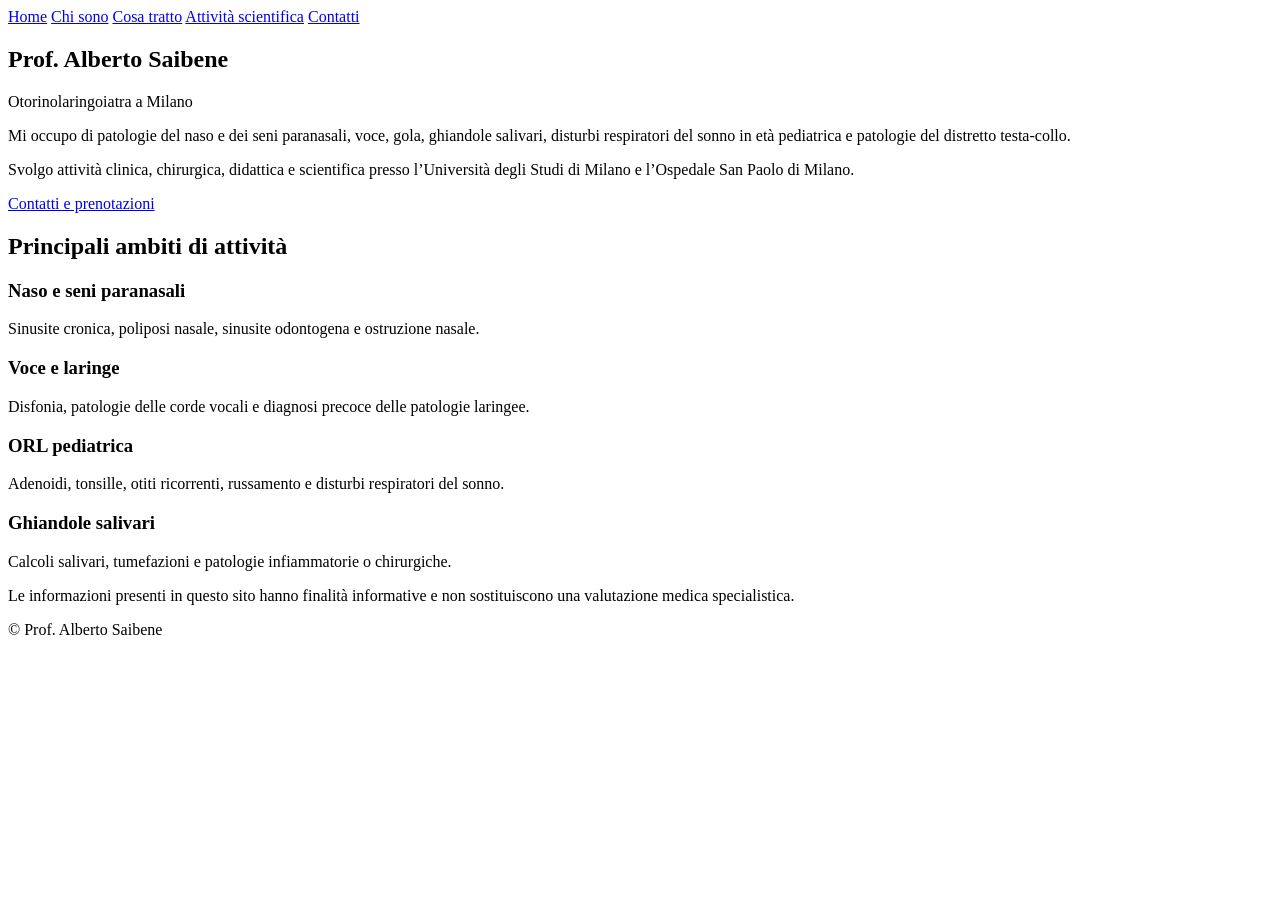
==== index.html @ 5c8215bc "Create index.html aggiunta home page" ====
<!DOCTYPE html>
<html lang="it">
<head>
  <meta charset="UTF-8">
  <meta name="viewport" content="width=device-width, initial-scale=1.0">

  <title>Prof. Alberto Saibene | Otorinolaringoiatra a Milano</title>
  <meta name="description" content="Prof. Alberto Saibene, otorinolaringoiatra a Milano. Visite per patologie di naso, seni paranasali, voce, gola, ghiandole salivari e otorinolaringoiatria pediatrica.">

  <link rel="stylesheet" href="style.css">
</head>

<body>
  <header>
    <nav>
      <a href="index.html">Home</a>
      <a href="chi-sono.html">Chi sono</a>
      <a href="cosa-tratto.html">Cosa tratto</a>
      <a href="attivita-scientifica.html">Attività scientifica</a>
      <a href="contatti.html">Contatti</a>
    </nav>
  </header>

  <main>
    <section class="hero">
      <h1>Prof. Alberto Saibene</h1>
      <p class="subtitle">Otorinolaringoiatra a Milano</p>

      <p>
        Mi occupo di patologie del naso e dei seni paranasali, voce, gola,
        ghiandole salivari, disturbi respiratori del sonno in età pediatrica
        e patologie del distretto testa-collo.
      </p>

      <p>
        Svolgo attività clinica, chirurgica, didattica e scientifica presso
        l’Università degli Studi di Milano e l’Ospedale San Paolo di Milano.
      </p>

      <a class="button" href="contatti.html">Contatti e prenotazioni</a>
    </section>

    <section>
      <h2>Principali ambiti di attività</h2>

      <div class="cards">
        <article>
          <h3>Naso e seni paranasali</h3>
          <p>Sinusite cronica, poliposi nasale, sinusite odontogena e ostruzione nasale.</p>
        </article>

        <article>
          <h3>Voce e laringe</h3>
          <p>Disfonia, patologie delle corde vocali e diagnosi precoce delle patologie laringee.</p>
        </article>

        <article>
          <h3>ORL pediatrica</h3>
          <p>Adenoidi, tonsille, otiti ricorrenti, russamento e disturbi respiratori del sonno.</p>
        </article>

        <article>
          <h3>Ghiandole salivari</h3>
          <p>Calcoli salivari, tumefazioni e patologie infiammatorie o chirurgiche.</p>
        </article>
      </div>
    </section>

    <section class="note">
      <p>
        Le informazioni presenti in questo sito hanno finalità informative e non sostituiscono
        una valutazione medica specialistica.
      </p>
    </section>
  </main>

  <footer>
    <p>© Prof. Alberto Saibene</p>
  </footer>
</body>
</html>
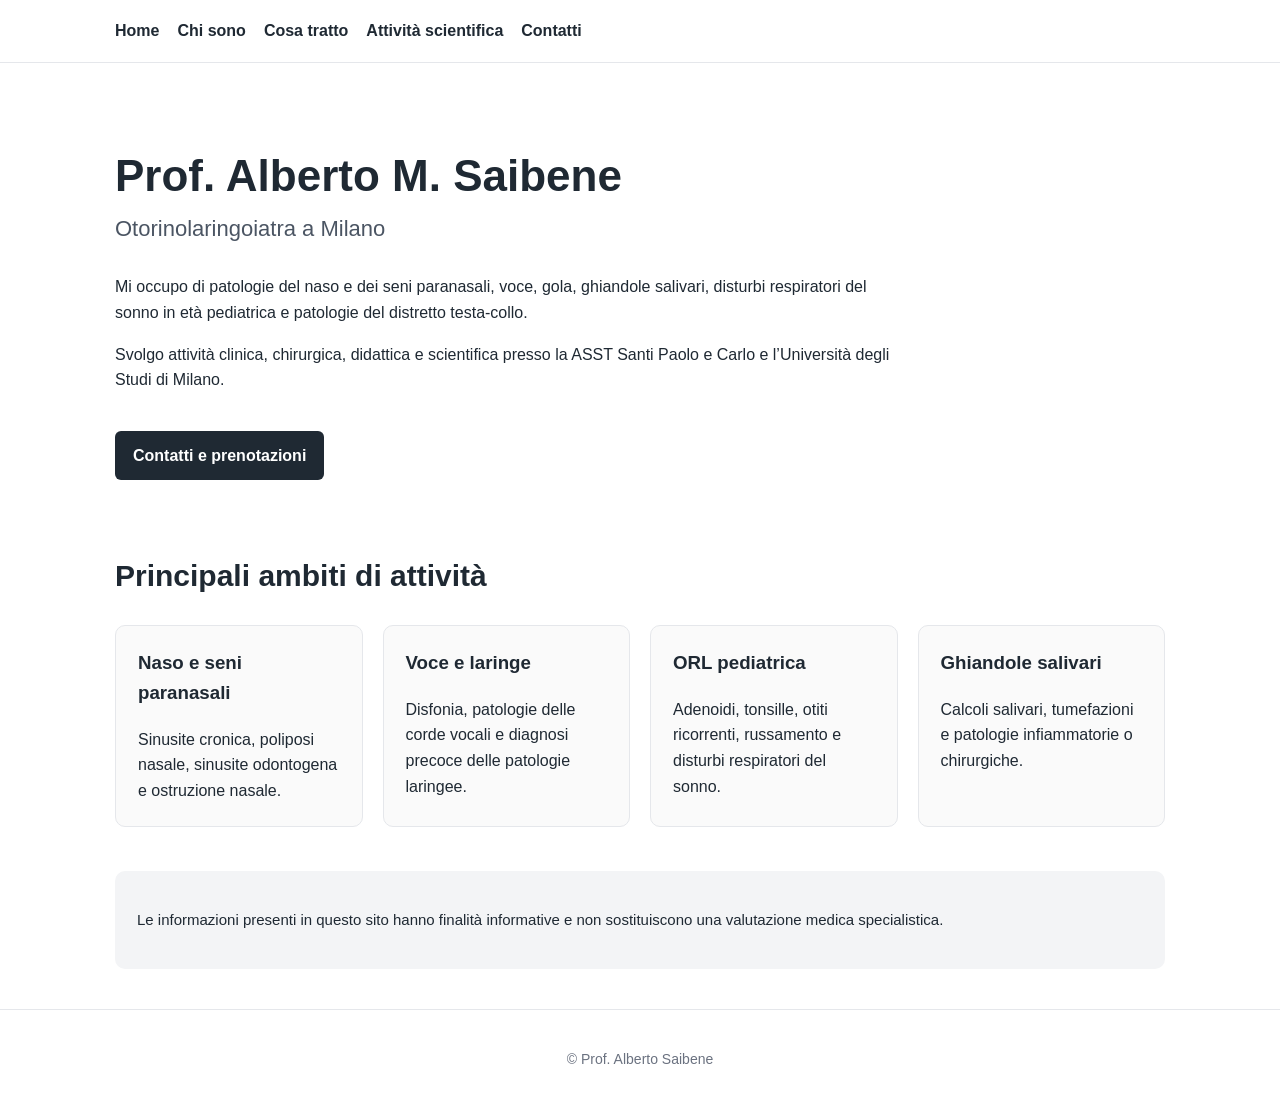
==== commit b10110a3: "Update index.html" ====
--- a/index.html
+++ b/index.html
@@ -4,8 +4,8 @@
   <meta charset="UTF-8">
   <meta name="viewport" content="width=device-width, initial-scale=1.0">
 
-  <title>Prof. Alberto Saibene | Otorinolaringoiatra a Milano</title>
-  <meta name="description" content="Prof. Alberto Saibene, otorinolaringoiatra a Milano. Visite per patologie di naso, seni paranasali, voce, gola, ghiandole salivari e otorinolaringoiatria pediatrica.">
+  <title>Prof. Alberto M. Saibene | Otorinolaringoiatra a Milano</title>
+  <meta name="description" content="Prof. Alberto M. Saibene, otorinolaringoiatra a Milano. Visite per patologie di naso, seni paranasali, voce, gola, ghiandole salivari e otorinolaringoiatria pediatrica.">
 
   <link rel="stylesheet" href="style.css">
 </head>
@@ -23,7 +23,7 @@
 
   <main>
     <section class="hero">
-      <h1>Prof. Alberto Saibene</h1>
+      <h1>Prof. Alberto M. Saibene</h1>
       <p class="subtitle">Otorinolaringoiatra a Milano</p>
 
       <p>
@@ -34,7 +34,7 @@
 
       <p>
         Svolgo attività clinica, chirurgica, didattica e scientifica presso
-        l’Università degli Studi di Milano e l’Ospedale San Paolo di Milano.
+        la ASST Santi Paolo e Carlo e l’Università degli Studi di Milano.
       </p>
 
       <a class="button" href="contatti.html">Contatti e prenotazioni</a>
--- a/style.css
+++ b/style.css
@@ -0,0 +1,172 @@
+body {
+  margin: 0;
+  font-family: Arial, Helvetica, sans-serif;
+  color: #1f2933;
+  background: #ffffff;
+  line-height: 1.6;
+}
+
+header {
+  border-bottom: 1px solid #e5e7eb;
+  background: #ffffff;
+}
+
+nav {
+  max-width: 1050px;
+  margin: 0 auto;
+  padding: 18px 24px;
+  display: flex;
+  gap: 18px;
+  flex-wrap: wrap;
+}
+
+nav a {
+  color: #1f2933;
+  text-decoration: none;
+  font-weight: 600;
+}
+
+nav a:hover {
+  text-decoration: underline;
+}
+
+main {
+  max-width: 1050px;
+  margin: 0 auto;
+  padding: 40px 24px;
+}
+
+.hero {
+  padding: 48px 0 56px 0;
+  max-width: 780px;
+}
+
+h1 {
+  font-size: 44px;
+  line-height: 1.15;
+  margin: 0 0 10px 0;
+}
+
+h2 {
+  font-size: 30px;
+  margin-top: 16px;
+}
+
+h3 {
+  margin-top: 0;
+}
+
+.subtitle {
+  font-size: 22px;
+  color: #4b5563;
+  margin-top: 0;
+  margin-bottom: 28px;
+}
+
+.button {
+  display: inline-block;
+  margin-top: 22px;
+  padding: 12px 18px;
+  background: #1f2933;
+  color: white;
+  text-decoration: none;
+  border-radius: 6px;
+  font-weight: 600;
+}
+
+.button:hover {
+  background: #374151;
+}
+
+.cards {
+  display: grid;
+  grid-template-columns: repeat(auto-fit, minmax(220px, 1fr));
+  gap: 20px;
+  margin-top: 24px;
+}
+
+article {
+  border: 1px solid #e5e7eb;
+  border-radius: 10px;
+  padding: 22px;
+  background: #fafafa;
+}
+
+article p {
+  margin-bottom: 0;
+}
+
+.note {
+  margin-top: 44px;
+  padding: 22px;
+  background: #f3f4f6;
+  border-radius: 10px;
+  font-size: 15px;
+}
+
+footer {
+  border-top: 1px solid #e5e7eb;
+  text-align: center;
+  padding: 24px;
+  color: #6b7280;
+  font-size: 14px;
+}
+
+@media (max-width: 700px) {
+  nav {
+    gap: 12px;
+    font-size: 15px;
+  }
+
+  main {
+    padding: 28px 20px;
+  }
+
+  h1 {
+    font-size: 34px;
+  }
+
+  h2 {
+    font-size: 25px;
+  }
+
+  .subtitle {
+    font-size: 19px;
+  }
+
+  .hero {
+    padding: 34px 0 42px 0;
+  }
+}
+
+.profile {
+  display: grid;
+  grid-template-columns: 1.8fr 1fr;
+  gap: 40px;
+  align-items: start;
+}
+
+.profile-photo-container {
+  text-align: center;
+}
+
+.profile-photo {
+  width: 100%;
+  max-width: 320px;
+  border-radius: 12px;
+  border: 1px solid #e5e7eb;
+}
+
+@media (max-width: 800px) {
+  .profile {
+    grid-template-columns: 1fr;
+  }
+
+  .profile-photo-container {
+    text-align: left;
+  }
+
+  .profile-photo {
+    max-width: 260px;
+  }
+}
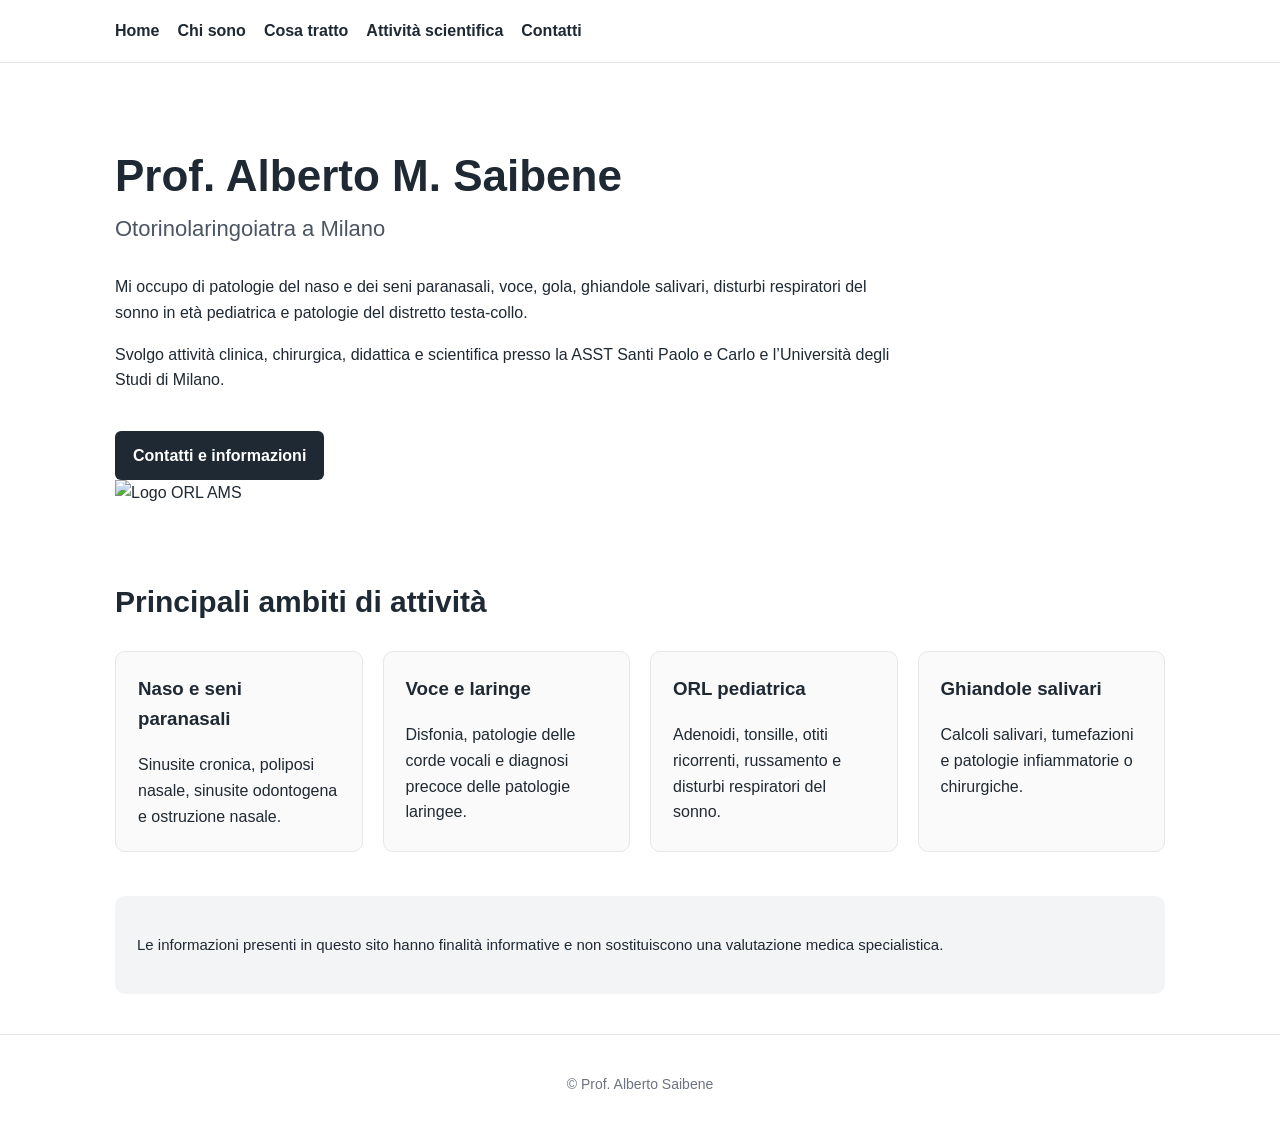
==== commit bf136a15: "Update index.html aggiunta foto" ====
--- a/index.html
+++ b/index.html
@@ -37,7 +37,12 @@
         la ASST Santi Paolo e Carlo e l’Università degli Studi di Milano.
       </p>
 
-      <a class="button" href="contatti.html">Contatti e prenotazioni</a>
+      <a class="button" href="contatti.html">Contatti e informazioni</a>
+  </div>
+
+  <div class="hero-logo-container">
+    <img src="logo orl ams.jpg" alt="Logo ORL AMS" class="hero-logo">
+  </div>
     </section>
 
     <section>
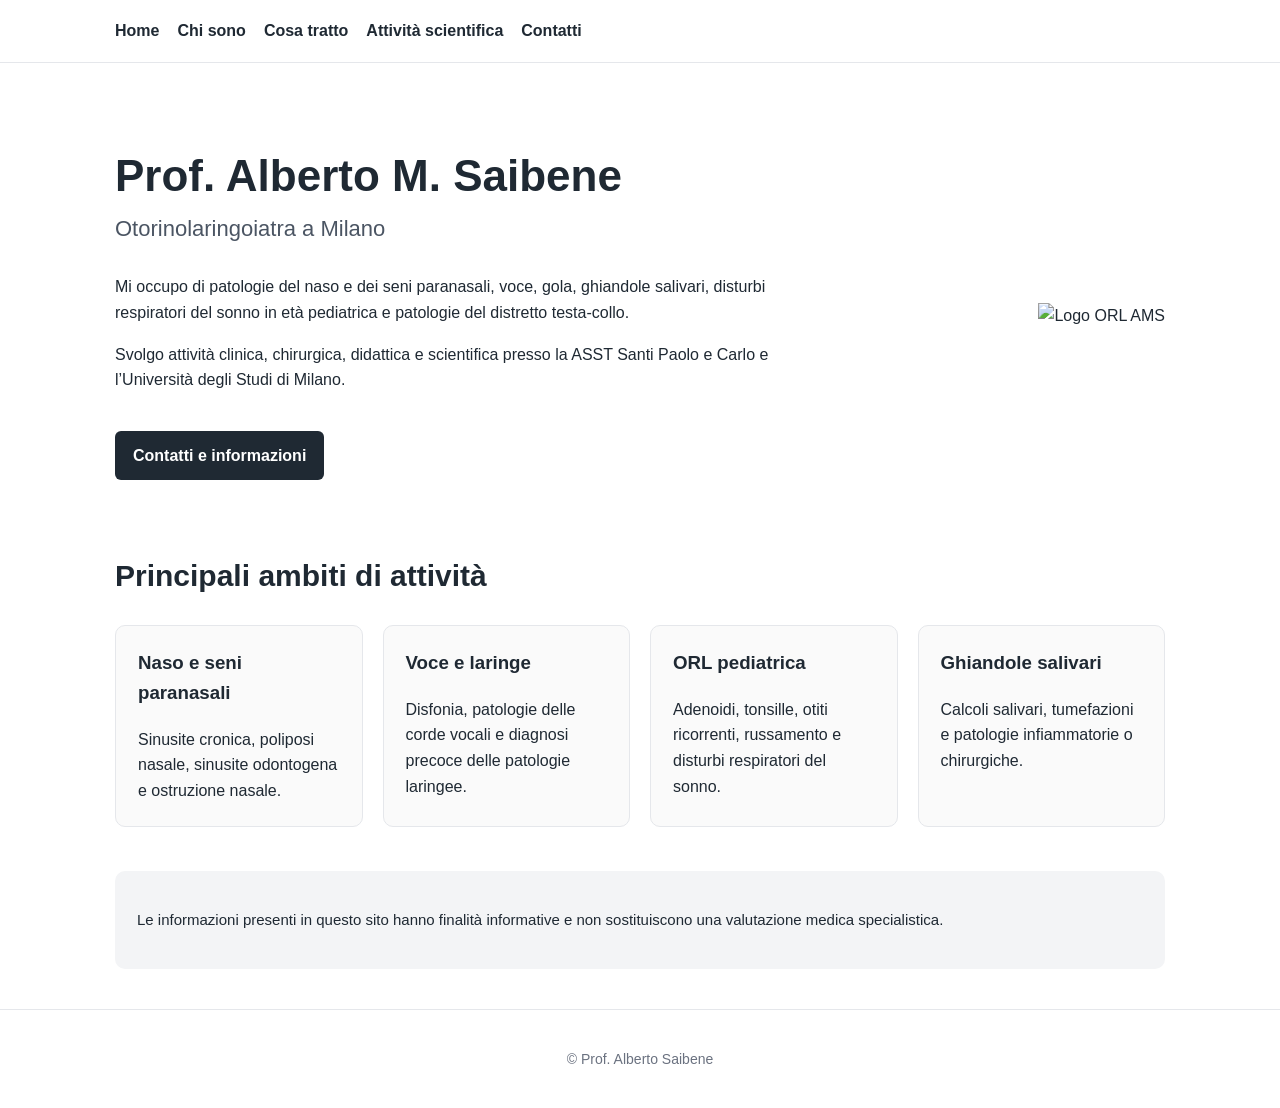
==== commit 4ec165bd: "Update index.html" ====
--- a/index.html
+++ b/index.html
@@ -22,9 +22,11 @@
   </header>
 
   <main>
-    <section class="hero">
-      <h1>Prof. Alberto M. Saibene</h1>
-      <p class="subtitle">Otorinolaringoiatra a Milano</p>
+ <section class="hero hero-with-logo">
+  <div class="hero-text">
+    <h1>Prof. Alberto M. Saibene</h1>
+    <p class="subtitle">Otorinolaringoiatra a Milano</p>
+
 
       <p>
         Mi occupo di patologie del naso e dei seni paranasali, voce, gola,
@@ -37,14 +39,15 @@
         la ASST Santi Paolo e Carlo e l’Università degli Studi di Milano.
       </p>
 
-      <a class="button" href="contatti.html">Contatti e informazioni</a>
+
+    <a class="button" href="contatti.html">Contatti e informazioni</a>
   </div>
 
   <div class="hero-logo-container">
     <img src="logo orl ams.jpg" alt="Logo ORL AMS" class="hero-logo">
   </div>
-    </section>
-
+</section>
+    
     <section>
       <h2>Principali ambiti di attività</h2>
 
--- a/style.css
+++ b/style.css
@@ -170,3 +170,103 @@
     max-width: 260px;
   }
 }
+
+.hero-with-logo {
+  display: grid;
+  grid-template-columns: 1.6fr 0.8fr;
+  gap: 40px;
+  align-items: center;
+  max-width: none;
+}
+
+.hero-text {
+  max-width: 780px;
+}
+
+.hero-logo-container {
+  text-align: right;
+}
+
+.hero-logo {
+  width: 100%;
+  max-width: 260px;
+  height: auto;
+}
+
+@media (max-width: 800px) {
+ .hero-with-logo {
+  display: flex;
+  align-items: right;
+  justify-content: space-between;
+  gap: 48px;
+  max-width: none;
+}
+
+.hero-text {
+  flex: 1;
+  max-width: 760px;
+}
+
+.hero-logo-container {
+  flex: 0 0 260px;
+  text-align: right;
+}
+
+.hero-logo {
+  width: 100%;
+  max-width: 260px;
+  height: auto;
+}
+
+/* Su schermi piccoli lo tiene comunque accanto, solo più compatto */
+@media (max-width: 800px) {
+  .hero-with-logo {
+    gap: 20px;
+  }
+
+  .hero-logo-container {
+    flex: 0 0 120px;
+  }
+
+  .hero-logo {
+    max-width: 120px;
+  }
+
+  .hero-with-logo {
+  display: flex;
+  align-items: center;
+  justify-content: space-between;
+  gap: 48px;
+  max-width: none;
+}
+
+.hero-text {
+  flex: 1;
+  max-width: 760px;
+}
+
+.hero-logo-container {
+  flex: 0 0 260px;
+  text-align: right;
+}
+
+.hero-logo {
+  width: 100%;
+  max-width: 260px;
+  height: auto;
+}
+
+/* Su schermi piccoli lo tiene comunque accanto, solo più compatto */
+@media (max-width: 800px) {
+  .hero-with-logo {
+    gap: 20px;
+  }
+
+  .hero-logo-container {
+    flex: 0 0 120px;
+  }
+
+  .hero-logo {
+    max-width: 120px;
+  }
+}
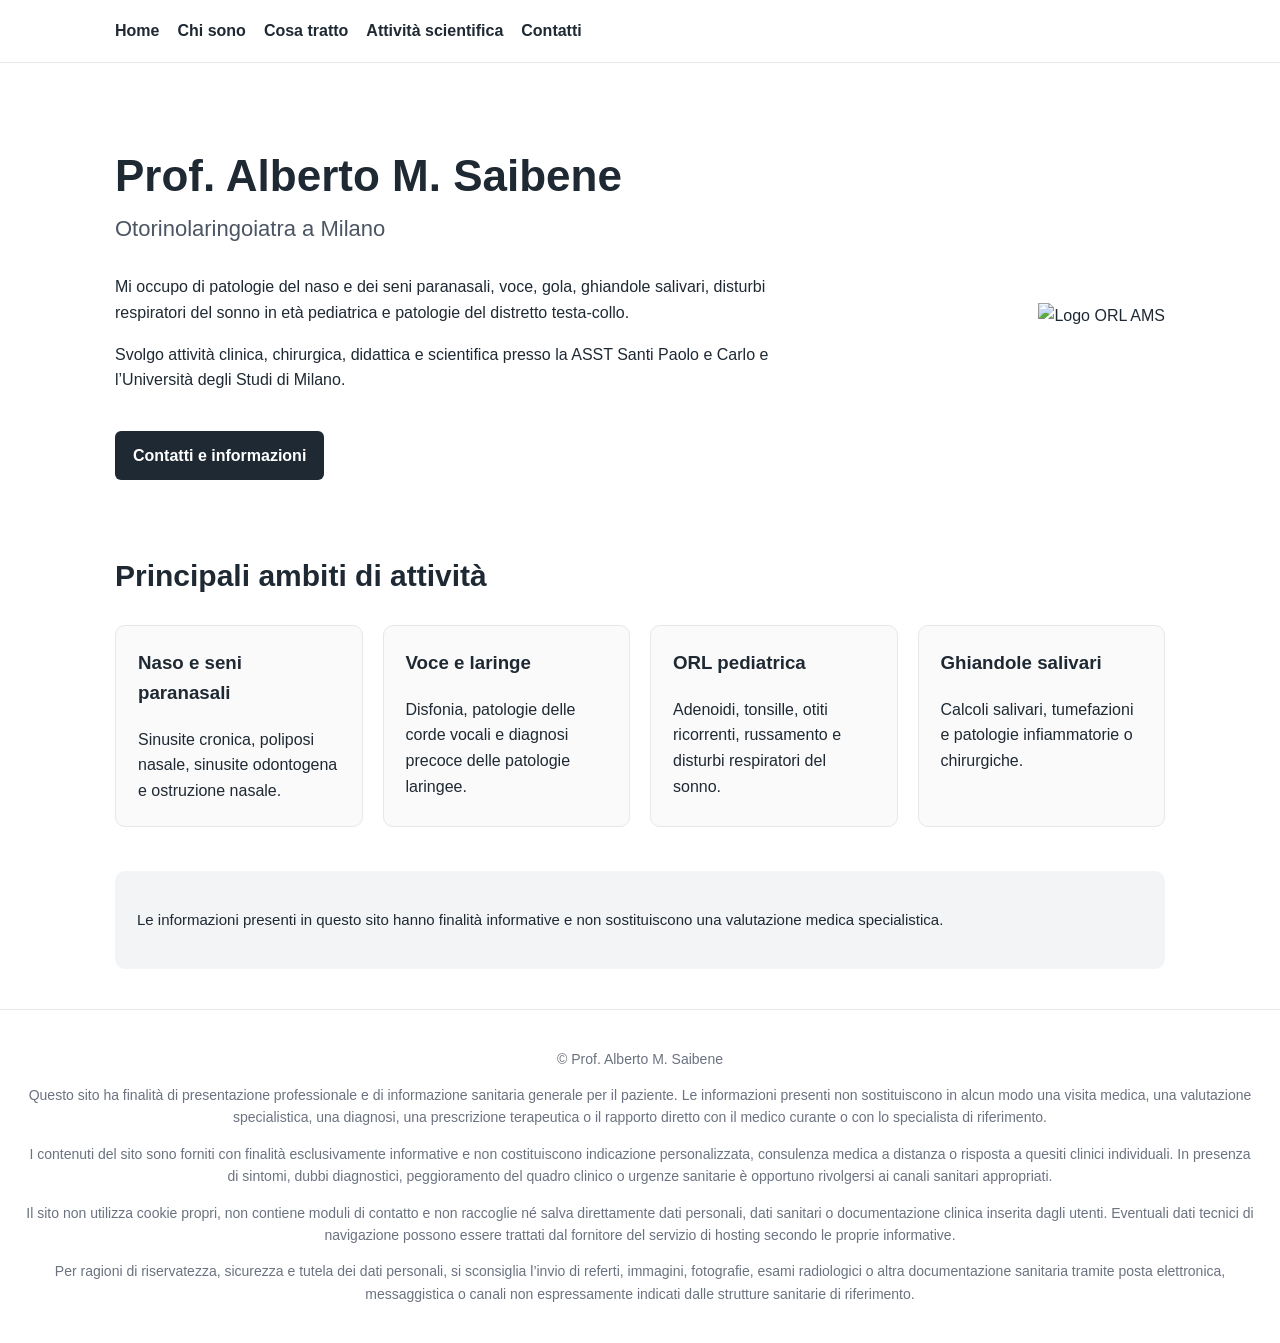
==== commit 454d0c10: "Update index.html" ====
--- a/index.html
+++ b/index.html
@@ -44,7 +44,7 @@
   </div>
 
   <div class="hero-logo-container">
-    <img src="logo orl ams.jpg" alt="Logo ORL AMS" class="hero-logo">
+    <img src="logo_orl_ams.jpg" alt="Logo ORL AMS" class="hero-logo">
   </div>
 </section>
     
@@ -82,8 +82,36 @@
     </section>
   </main>
 
-  <footer>
-    <p>© Prof. Alberto Saibene</p>
-  </footer>
+<footer>
+  <p>© Prof. Alberto M. Saibene</p>
+
+  <p class="footer-smallprint">
+    Questo sito ha finalità di presentazione professionale e di informazione sanitaria generale
+    per il paziente. Le informazioni presenti non sostituiscono in alcun modo una visita medica,
+    una valutazione specialistica, una diagnosi, una prescrizione terapeutica o il rapporto diretto
+    con il medico curante o con lo specialista di riferimento.
+  </p>
+
+  <p class="footer-smallprint">
+    I contenuti del sito sono forniti con finalità esclusivamente informative e non costituiscono
+    indicazione personalizzata, consulenza medica a distanza o risposta a quesiti clinici individuali.
+    In presenza di sintomi, dubbi diagnostici, peggioramento del quadro clinico o urgenze sanitarie
+    è opportuno rivolgersi ai canali sanitari appropriati.
+  </p>
+
+  <p class="footer-smallprint">
+    Il sito non utilizza cookie propri, non contiene moduli di contatto e non raccoglie né salva
+    direttamente dati personali, dati sanitari o documentazione clinica inserita dagli utenti.
+    Eventuali dati tecnici di navigazione possono essere trattati dal fornitore del servizio di
+    hosting secondo le proprie informative.
+  </p>
+
+  <p class="footer-smallprint">
+    Per ragioni di riservatezza, sicurezza e tutela dei dati personali, si sconsiglia l’invio di
+    referti, immagini, fotografie, esami radiologici o altra documentazione sanitaria tramite posta
+    elettronica, messaggistica o canali non espressamente indicati dalle strutture sanitarie di
+    riferimento.
+  </p>
+</footer>
 </body>
 </html>
--- a/style.css
+++ b/style.css
@@ -270,3 +270,273 @@
     max-width: 120px;
   }
 }
+
+  .content-section {
+margin-bottom: 38px;
+}
+
+.content-section a,
+.highlight-box a {
+color: #1f2933;
+font-weight: 600;
+}
+
+.content-section a:hover,
+.highlight-box a:hover {
+text-decoration: underline;
+}
+
+.highlight-box {
+margin: 10px 0 44px 0;
+padding: 26px;
+background: #f3f4f6;
+border-radius: 12px;
+}
+
+.highlight-box h2 {
+margin-top: 0;
+}
+
+.feature-grid {
+display: grid;
+grid-template-columns: repeat(auto-fit, minmax(260px, 1fr));
+gap: 22px;
+margin-top: 22px;
+}
+
+.feature-grid article {
+background: #ffffff;
+border: 1px solid #e5e7eb;
+border-radius: 10px;
+padding: 22px;
+}
+
+.feature-grid article p:last-child {
+margin-bottom: 0;
+}
+
+.content-section {
+margin-bottom: 38px;
+}
+
+.content-section a,
+.highlight-box a {
+color: #1f2933;
+font-weight: 600;
+}
+
+.content-section a:hover,
+.highlight-box a:hover {
+text-decoration: underline;
+}
+
+.highlight-box {
+margin: 10px 0 44px 0;
+padding: 26px;
+background: #f3f4f6;
+border-radius: 12px;
+}
+
+.highlight-box h2 {
+margin-top: 0;
+}
+
+.feature-grid {
+display: grid;
+grid-template-columns: repeat(auto-fit, minmax(260px, 1fr));
+gap: 22px;
+margin-top: 22px;
+}
+
+.feature-grid article {
+background: #ffffff;
+border: 1px solid #e5e7eb;
+border-radius: 10px;
+padding: 22px;
+}
+
+.feature-grid article p:last-child {
+margin-bottom: 0;
+}
+
+.references-list {
+padding-left: 22px;
+}
+
+.references-list li {
+margin-bottom: 12px;
+}
+
+.source-note {
+font-size: 14px;
+color: #6b7280;
+}
+
+  .science-intro {
+display: grid;
+grid-template-columns: 1.7fr 0.9fr;
+gap: 40px;
+align-items: start;
+margin-bottom: 44px;
+}
+
+.science-text {
+max-width: 760px;
+}
+
+.science-photo-container {
+text-align: right;
+}
+
+.science-photo {
+width: 100%;
+max-width: 320px;
+border-radius: 12px;
+border: 1px solid #e5e7eb;
+}
+
+.link-grid {
+display: grid;
+grid-template-columns: repeat(auto-fit, minmax(240px, 1fr));
+gap: 18px;
+margin-top: 22px;
+}
+
+.link-card {
+display: block;
+padding: 20px;
+border: 1px solid #e5e7eb;
+border-radius: 10px;
+background: #fafafa;
+color: #1f2933;
+text-decoration: none;
+}
+
+.link-card strong {
+display: block;
+margin-bottom: 8px;
+}
+
+.link-card span {
+display: block;
+color: #4b5563;
+font-size: 15px;
+}
+
+.link-card:hover {
+background: #f3f4f6;
+text-decoration: none;
+}
+
+@media (max-width: 800px) {
+.science-intro {
+grid-template-columns: 1fr;
+}
+
+.science-photo-container {
+text-align: left;
+}
+
+.science-photo {
+max-width: 260px;
+}
+}
+
+
+.science-intro {
+display: flex !important;
+flex-direction: row !important;
+align-items: flex-start;
+justify-content: space-between;
+gap: 36px;
+margin-bottom: 44px;
+}
+
+.science-text {
+flex: 1 1 auto;
+max-width: 720px;
+}
+
+.science-photo-container {
+flex: 0 0 220px;
+text-align: right;
+}
+
+.science-photo {
+display: block;
+width: 220px !important;
+max-width: 220px !important;
+height: auto !important;
+border-radius: 12px;
+border: 1px solid #e5e7eb;
+margin-left: auto;
+}
+
+@media (max-width: 650px) {
+.science-intro {
+flex-direction: column !important;
+}
+
+.science-photo-container {
+flex: none;
+text-align: left;
+}
+
+.science-photo {
+width: 180px !important;
+max-width: 180px !important;
+margin-left: 0;
+}
+}
+
+  .simple-link-list {
+margin-top: 18px;
+}
+
+.simple-link-list p {
+margin: 0 0 8px 0;
+}
+
+.simple-link-list a,
+.contact-grid a {
+color: #1f2933;
+font-weight: 600;
+}
+
+.simple-link-list a:hover,
+.contact-grid a:hover {
+text-decoration: underline;
+}
+
+.contact-grid {
+display: grid;
+grid-template-columns: repeat(auto-fit, minmax(280px, 1fr));
+gap: 22px;
+margin-top: 22px;
+}
+
+.contact-grid article {
+background: #fafafa;
+border: 1px solid #e5e7eb;
+border-radius: 10px;
+padding: 22px;
+}
+
+.contact-grid article p:last-child {
+margin-bottom: 0;
+}
+
+.note h2 {
+margin-top: 0;
+}
+
+
+  
+.footer-smallprint {
+max-width: 900px;
+margin: 8px auto 0 auto;
+padding: 0 20px;
+font-size: 12px;
+line-height: 1.5;
+color: #6b7280;
+}
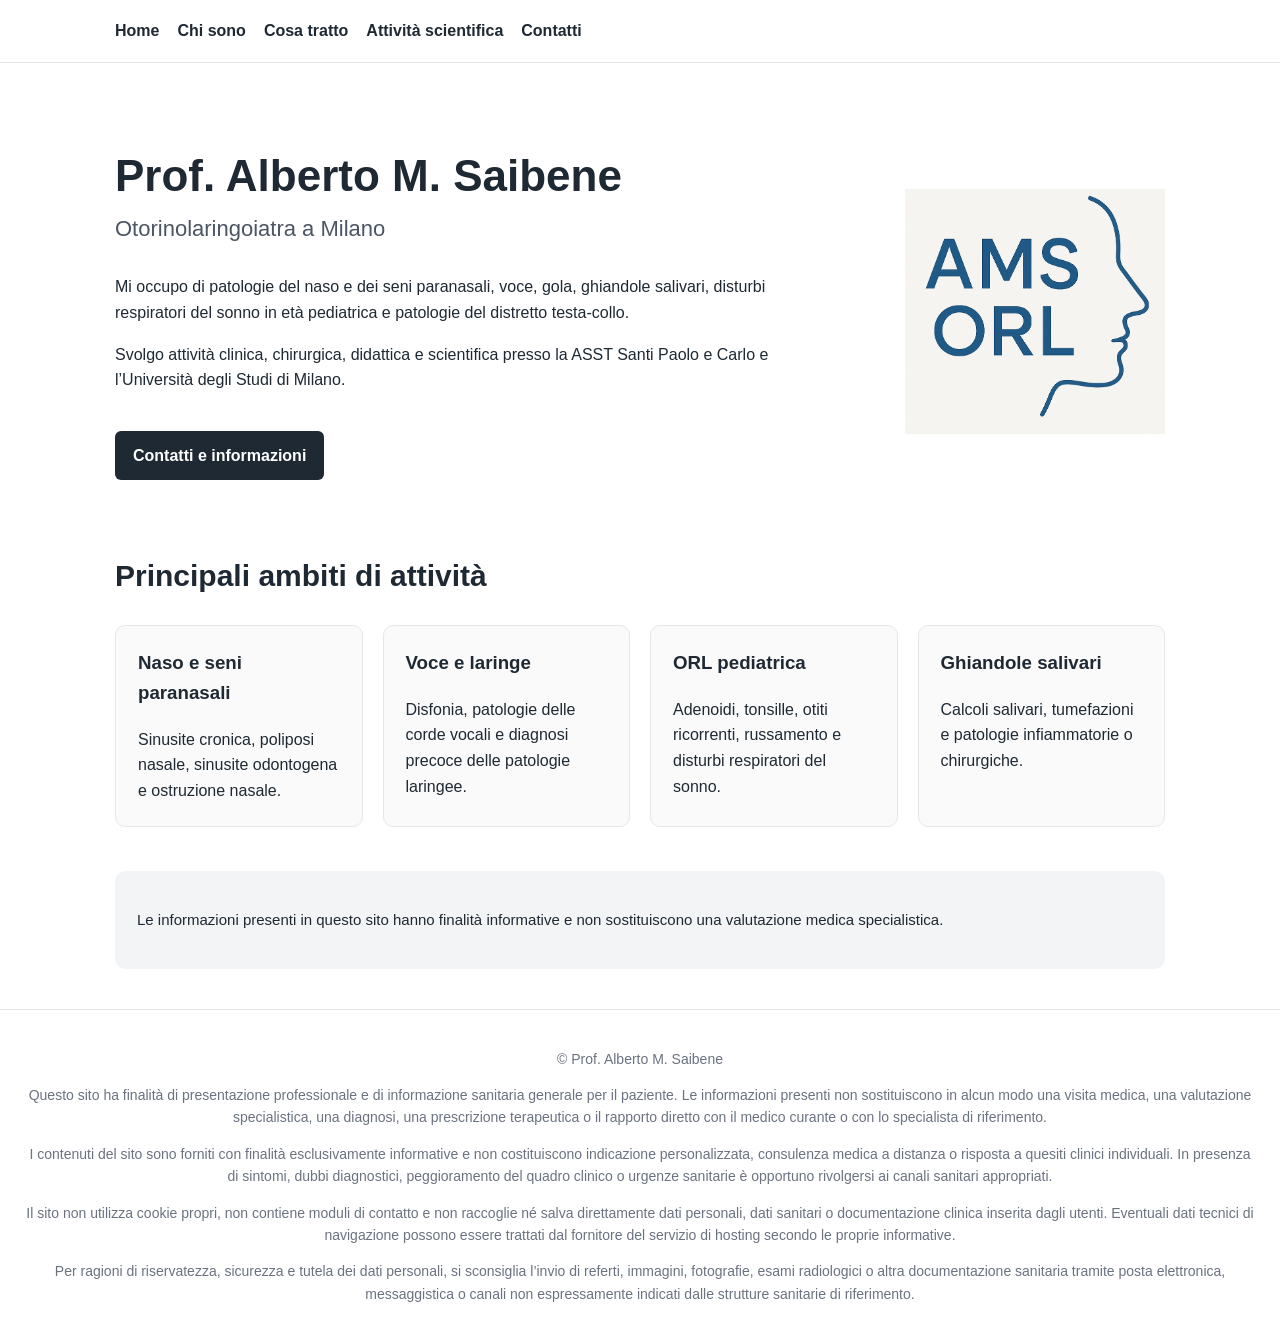
==== commit b28e558a: "Update index.html" ====
--- a/index.html
+++ b/index.html
@@ -44,7 +44,7 @@
   </div>
 
   <div class="hero-logo-container">
-    <img src="logo_orl_ams.jpg" alt="Logo ORL AMS" class="hero-logo">
+    <img src="logo_ORL_AMS.jpg" alt="Logo ORL AMS" class="hero-logo">
   </div>
 </section>
     
--- a/style.css
+++ b/style.css
@@ -536,7 +536,7 @@
 max-width: 900px;
 margin: 8px auto 0 auto;
 padding: 0 20px;
-font-size: 12px;
-line-height: 1.5;
+font-size: 10px;
+line-height: 1;
 color: #6b7280;
 }
